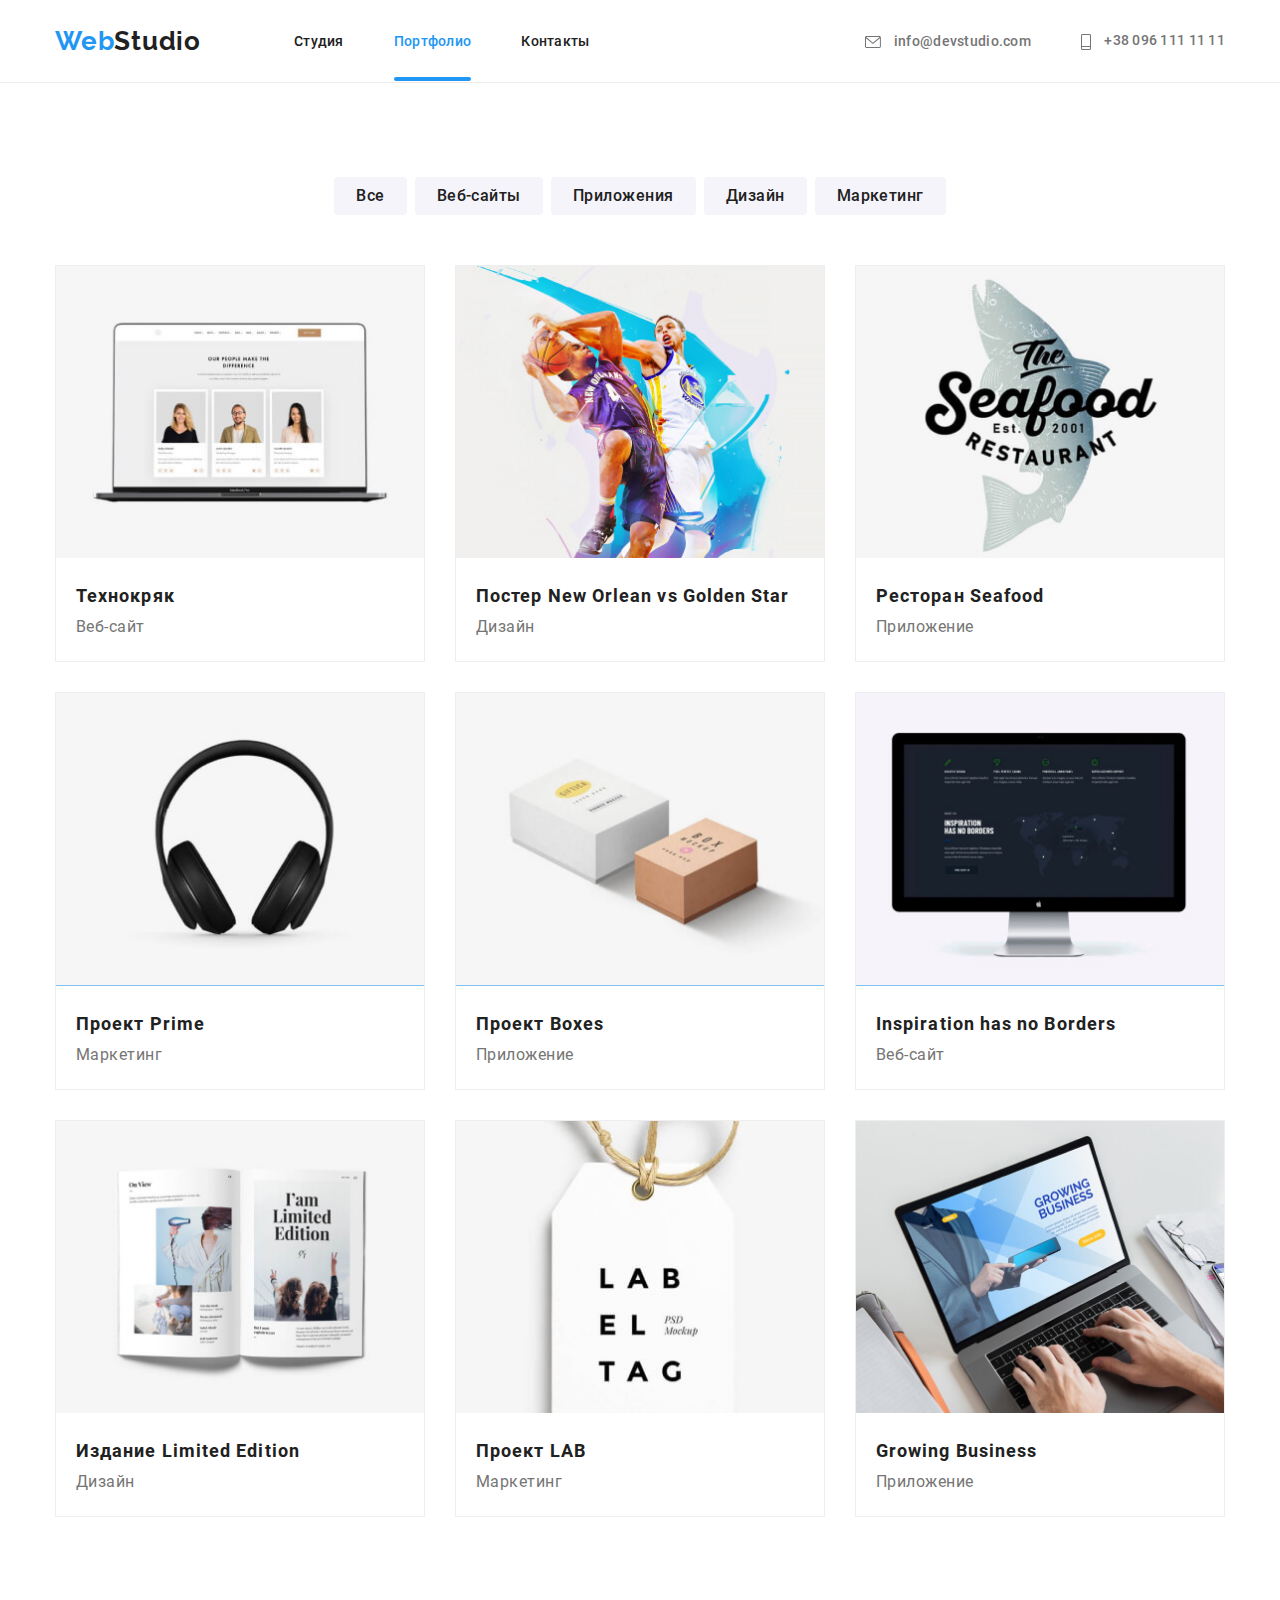
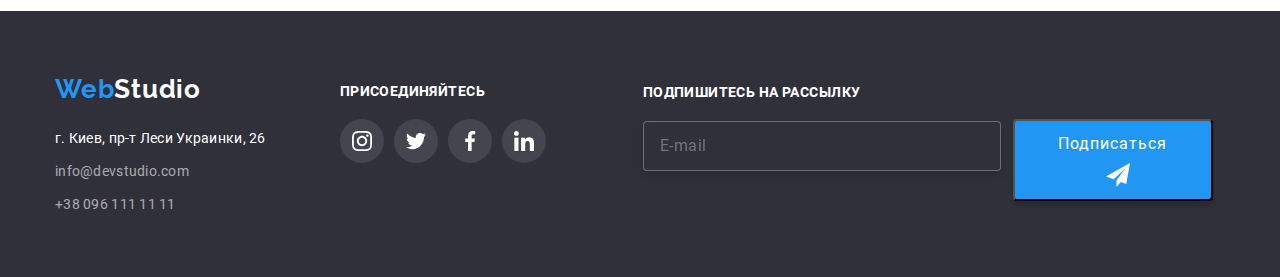
==== portfolio.html @ e6c3e678 "Create portfolio.html" ====
<!DOCTYPE html>
<html lang="ru">
<head>
    
    <meta charset="UTF-8">
    <meta name="viewport" content="width=device-width, initial-scale=1.0">
    <title>Portfolio</title>
    <link rel="stylesheet" type="text/css" href="css/normalize.css"/>
    <link rel="stylesheet" href="css/fonts.css">
    <link rel="stylesheet" href="css/styles.css">
  
</head>
<body>
    <header class="header">
        <div class="container header-line">

        <!--navigation-->

        <nav class="site-nav">
    <a class="logo-link" href="./index.html" aria-label="логотип сайта">
    <span class="logo-web">Web</span><span class="logo-s">Studio</span> 
    </a>
   
   <ul class="site-nav-list">

       <li class="site-nav-list-item">
           <a class="site-nav-list-link" href="./index.html"> Студия</a>
       </li>

       <li class="site-nav-list-item">
           <a class="site-nav-list-link is-current" href="./portfolio.html">Портфолио</a>
       </li>

       <li class="site-nav-list-item">
           <a class="site-nav-list-link" href="#">Контакты</a>
       </li>

   </ul>   
        </nav> 

        <!--contacts-top-page-->
        
        <address class="address-top">
           <a class="address-mail" href="mailto:info@devstudio.com">
            <svg class="address-mail-icon">
                <use href="./images/sprite.svg#icon-envelope"> </use>
            </svg> info@devstudio.com
           </a>
           <a class="address-tel" href="tel:+380961111111">
            <svg class="address-tel-icon">
                <use href="./images/sprite.svg#icon-vector"> </use>
            </svg> +38 096 111 11 11
           </a>
       </address>  

    </div>

       </header>


<main>
  
<!--products-->

<section class="products">

    <div class="container"> 

<h1 class="main-title" hidden>Наши продукты</h1>

<!--filters-->

<ul class="filters-list">
    
    <li class="filters-list-item">
        <button class="filters-products-btn" type="button"> Все</button>
    </li>

    <li class="filters-list-item">
        <button class="filters-sites-btn" type="button"> Веб-сайты</button>
    </li>

    <li class="filters-list-item">
        <button class="filters-app-btn" type="button">Приложения</button>
    </li>

    <li class="filters-list-item">
        <button class="filters-design-btn" type="button"> Дизайн</button>
    </li>

    <li class="filters-list-item">
        <button class="filters-marketing-btn" type="button"> Маркетинг</button>
    </li>
</ul>

<!--products-types-->

<ul class="products-types-list">

    <li class="products-types-list-item">

        <a class="products-types-img-link" href="#">
            <div class="prod-img-cont"> 
            <img class="products-types-img" src="./images/tech.jpg" alt="сайт-технокряк" width="370" height="294" />
            <p class="products-over-text">Технокряк это современная площадка распространения коронавируса. Компании используют эту платформу для цифрового шпионажа и атак на защищённые сервера конкурентов.</p>
        </div>    
            <div class="products-card-content">

            <h2 class="products-title">Технокряк</h2>
            <p class="products-types-definition">Веб-сайт</p>
            
            </div>
  
        </a>
    </li>

    <li class="products-types-list-item">

        <a class="products-types-img-link" href="#">
             <div class="prod-img-cont">
            <img class="products-types-img" src="./images/poster.jpg" alt="постер-новый-орлеан" width="370" height="294" />
            <p class="products-over-text">Технокряк это современная площадка распространения коронавируса. Компании используют эту платформу для цифрового шпионажа и атак на защищённые сервера конкурентов.</p>
        </div>
            <div class="products-card-content">

            <h2 class="products-title">Постер <span lang="en"> New Orlean vs Golden Star</span ></h2>
            <p class="products-types-definition">Дизайн</p> 
            
            </div>
        </a>
    </li>

    <li class="products-types-list-item">

        <a class="products-types-img-link" href="#">
               <div class="prod-img-cont"> 
            <img class="products-types-img" src="./images/seafood.jpg" alt="приложение-ресторан" width="370" height="294" />
            <p class="products-over-text">Технокряк это современная площадка распространения коронавируса. Компании используют эту платформу для цифрового шпионажа и атак на защищённые сервера конкурентов.</p>
        </div>
            <div class="products-card-content">

            <h2 class="products-title">Ресторан <span lang="en">Seafood</span></h2>
            <p class="products-types-definition">Приложение</p> 

            </div>
        </a>
    </li>

    <li class="products-types-list-item">

        <a class="products-types-img-link" href="#">
              <div class="prod-img-cont">
            <img class="products-types-img" src="./images/prime.jpg" alt="маркетинг-прайм" width="370" height="294" />
            <p class="products-over-text">Технокряк это современная площадка распространения коронавируса. Компании используют эту платформу для цифрового шпионажа и атак на защищённые сервера конкурентов.</p>
        </div>
            <div class="products-card-content">

            <h2 class="products-title">Проект <span lang="en">Prime</span></h2>
            <p class="products-types-definition">Маркетинг</p> 

            </div>
        </a>
    </li>

    <li class="products-types-list-item">

        <a class="products-types-img-link" href="#">
               <div class="prod-img-cont">
            <img class="products-types-img" src="./images/boxes.jpg" alt="приложение-бокс" width="370" height="294" />
            <p class="products-over-text">Технокряк это современная площадка распространения коронавируса. Компании используют эту платформу для цифрового шпионажа и атак на защищённые сервера конкурентов.</p>
        </div>
            <div class="products-card-content">

            <h2 class="products-title">Проект <span lang="en">Boxes</span></h2>
            <p class="products-types-definition">Приложение</p> 

            </div>
        </a>
    </li>

    <li class="products-types-list-item">

        <a class="products-types-img-link" href="#">
               <div class="prod-img-cont">
            <img class="products-types-img" src="./images/inspiration.jpg" alt="сайт-вдохновение-без-границ" width="370" height="294" />
            <p class="products-over-text">Технокряк это современная площадка распространения коронавируса. Компании используют эту платформу для цифрового шпионажа и атак на защищённые сервера конкурентов.</p>
        </div>
            <div class="products-card-content">

            <h2 class="products-title" lang="en">Inspiration has no Borders </h2>
            <p class="products-types-definition">Веб-сайт</p> 

            </div>
        </a>
    </li>

    <li class="products-types-list-item">

        <a class="products-types-img-link" href="#">
              <div class="prod-img-cont">
            <img class="products-types-img" src="./images/limited.jpg" alt="дизайн-издание" width="370" height="294" />
            <p class="products-over-text">Технокряк это современная площадка распространения коронавируса. Компании используют эту платформу для цифрового шпионажа и атак на защищённые сервера конкурентов.</p>
        </div>
            <div class="products-card-content">

            <h2 class="products-title">Издание <span lang="en">Limited Edition</span></h2>
            <p class="products-types-definition">Дизайн</p> 

            </div>
        </a>
    </li>

    <li class="products-types-list-item">

        <a class="products-types-img-link" href="#">
              <div class="prod-img-cont">
            <img class="products-types-img" src="./images/l-a-b.jpg" alt="маркетинг-л-а-б" width="370" height="294" />
            <p class="products-over-text">Технокряк это современная площадка распространения коронавируса. Компании используют эту платформу для цифрового шпионажа и атак на защищённые сервера конкурентов.</p>
        </div>
            <div class="products-card-content">

            <h2 class="products-title">Проект <span lang="en">LAB </span></h2>
            <p class="products-types-definition">Маркетинг</p> 

            </div>
        </a>
    </li>

    <li class="products-types-list-item">

        <a class="products-types-img-link" href="#">
               <div class="prod-img-cont">
            <img class="products-types-img" src="./images/business.jpg" alt="приложение-рост-бизнеса" width="370" height="294" />
            <p class="products-over-text">Технокряк это современная площадка распространения коронавируса. Компании используют эту платформу для цифрового шпионажа и атак на защищённые сервера конкурентов.</p>
        </div>
            <div class="products-card-content">

            <h2 class="products-title" lang="en">Growing Business </h2>
            <p class="products-types-definition">Приложение</p> 

            </div>
        </a>
    </li>
       
</ul>   

</div>

</section>

</main> 





<footer class="footer">

    <div class="container"> 

        <div class="footer-info">

       <!--logo-->

       <a class="footer-logo-link" href="./index.html" aria-label="логотип сайта">
           <span class="footer-logo-web">Web</span><span class="footer-logo-s">Studio</span>
      </a>

        <!--contacts-down-page-->
     
       <address class="address">

       <ul class="contacts-list">
           
       <li class="contacts-list-item">
           <a class="contacts-list-link-address" href="https://goo.gl/maps/fECj5E4mMDFayc1R9" target="_blank">г. Киев, пр-т Леси Украинки, 26
           </a>
       </li>

       <li class="contacts-list-item">
           <a class="contacts-list-link-mail" href="mailto:info@devstudio.com">info@devstudio.com</a>
        </li>

        <li class="contacts-list-item">
            <a class="contacts-list-link-tel" href="tel:+380961111111">+38 096 111 11 11</a>
        </li>    
     </li>    
        </li>    
     </li> 
   
        </li>    

        </div>

       </address>
</li>

<div class="footer-info-soc"> 
    <h3 class="footer-social-title">Присоединяйтесь</h3>

       <ul class="footer-social-list">
      

        <li class="footer-social-list-item">
            <a class="footer-social-list-link" href="">
                 <svg class="footer-social-list-icon">
                <use href="./images/sprite.svg#icon-instagram"> </use>
            </svg> 
                
            </a>
        </li>

        <li class="footer-social-list-item">
            <a class="footer-social-list-link" href="">
            <svg class="footer-social-list-icon">
                <use href="./images/sprite.svg#icon-twitter"> </use>
            </svg>  
            </a>
        </li>

        <li class="footer-social-list-item">
            <a class="footer-social-list-link" href="">
                 <svg class="footer-social-list-icon">
                <use href="./images/sprite.svg#icon-facebook"> </use>
            </svg> 
                
            </a>
        </li>

        <li class="footer-social-list-item">
            <a class="footer-social-list-link" href="">
                 <svg class="footer-social-list-icon">
                <use href="./images/sprite.svg#icon-linkedin"> </use>
            </svg>  

            </a>
        </li>

    </li>

    </div>

    <div class="footer-form-container">
       
        <form class="footer-form" autocomplete="off">

            <div class="form-group">


            <label class="footer-label" for="email">Подпишитесь на рассылку
            
            <input class="footer-input"
            type="email" name="email" placeholder="E-mail">
            <button class="footer-form-btn" type="submit"> 
                Подписаться
            
               <svg class="icon-send">
                   <use href="./images/sprite_.svg#icon-send"> </use>
               </svg>   
            </button> 
        </label>
    

    </div>

        </form>



    </div>


   </div>
  

       </footer>      

</body>
</html>
---- css/fonts.css ----
@font-face {
    font-family: "Raleway"; 
    font-style: normal;
    font-weight: 700;
    font-display: swap;
    src:  url("../fonts/Raleway-Bold.woff") format("woff");}

@font-face {
    font-family: "Roboto"; 
    font-style: normal;
    font-weight: 700;
    font-display: swap; 
    src: url("../fonts/Roboto-Bold.woff") format("woff");}

@font-face {
    font-family: "Roboto";  
    font-style: normal;
    font-weight: 400;
    text-align: center;
    font-display: swap;
    src: url("../fonts/Roboto-Regular\ \(1\).woff") format("woff");}

@font-face {
    font-family: "Roboto"; 
    font-style: normal;
    font-weight: 500;
    font-display: swap;
    src: url("../fonts/Roboto-Medium.woff") format("woff");} 

  @font-face {
    font-family: "Roboto"; 
    font-style: normal;
    font-weight: 900;
    font-display: swap;
    src: url("../fonts/Roboto-Black.woff") format("woff");}
---- css/styles.css ----
:root {
--main-color:  #212121;
--accent-color: #2196F3;
--card-set-gap: 30px;
}


.visually-hidden {
    position: absolute !important;
    clip: rect(1px 1px 1px 1px);
    
    clip: rect(1px, 1px, 1px, 1px);
    padding: 0 !important;
    border: 0 !important;
    height: 1px !important;
    width: 1px !important;
    overflow: hidden;
}

body {
    color: var(--main-color);
  }
  
  .address, .contacts {
    font-style: normal;
  }
  html {
    box-sizing: border-box;
  }
  *, 
  *::before, 
  *::after {
    box-sizing: inherit;
    margin: 0;
    padding: 0;
  }
  h1,
  h2,
  h3,
  h4,
  h5,
  h6,
  p {
    margin: 0;
  }
  
  img {
    display: block;
    max-width: 100%;
    height: auto;
  }

  .container {
    width: 1200px;
    padding-left: 15px;
    padding-right: 15px;
  
    margin-left: auto;
    margin-right: auto;
  }
  
                        
                             /*=======navigation=======*/
.header{
    align-items: center;
    display: flex;
    border-bottom: 1px solid #ECECEC; 
}

.header-line {
    display: flex;
}


.site-nav{
    display: flex;
}

.site-nav-list{
    display: flex;
    align-items: center;

    padding: 0;
    margin: 0;
    list-style-type: none;
}

.site-nav-list-item{
    margin-right: 50px;
}
.site-nav-list-item:last-child{
    margin-right: 0;
}

.site-nav-list-item{
    align-items: center;
    list-style-type: none;}

.site-nav-list-link {
    font-family:"Roboto";
    font-weight: 500;
    font-size: 14px;
    line-height: 1.142;
    letter-spacing: 0.02em;
    color: #212121;
    text-decoration:none;
    transition: 250ms cubic-bezier(0.4, 0, 0.2, 1); 

    position: relative;

    display: block;
    padding-top: 32px;
    padding-bottom: 32px;
}
    
.is-current::before {
    content: '';
    font-size: 40px;
    border-radius: 2px;
    background-color: #2196F3;
    height: 4px;
    width: 100%;
    position: absolute;
    top: 76px;
    left: 0;
    display: inline-block;
}

.site-nav-list-link.is-current{
    color: var(--accent-color);
    text-decoration:none;
}    

.site-nav-list-link:hover:before,
.site-nav-list-link:focus:before{

content: '';
font-size: 40px;
border-radius: 2px;
background-color: #2196F3;
height: 4px;
width: 100%;
position: absolute;
top: 76px;
left: 0;
display: inline-block;

}

.site-nav-list-link:hover,
.site-nav-list-link:focus{
    color: var(--accent-color);
}


.logo-web{
    font-family: "Raleway";
    font-weight: 700;
    font-size: 26px;
    line-height: 1.385;
    letter-spacing: 0.03em;
    color: #2196F3;}
.logo-s{
    font-family: "Raleway";
    font-weight: 700;
    font-size: 26px;
    line-height: 1.385;
    letter-spacing: 0.03em;
    color:var(--main-color);

    margin-right: 93px;
}

.logo-link { 
    display: block;
    padding-top: 23px;
    padding-bottom: 23px;

    font-family: "Raleway";
    font-weight: 700;
    font-size: 26px;
    line-height: 1.385;
    letter-spacing: 0.03em;
    text-decoration:none;
    transition: 250ms cubic-bezier(0.4, 0, 0.2, 1);
}

.logo-link:hover,
.logo-link:focus  
{
color: var(--accent-color);
}

                             /*=======contacts-top-page=======*/
 .address-top{
     display: flex;
     align-items: center;
     justify-content: flex-end;
     margin-left: auto;
     text-decoration:none;
     font-style: normal;
    
 }

 .address-mail, .address-tel {
    display: inline-block;
    padding-top: 32px;
    padding-bottom: 32px;
    align-items: center;
    text-align: center;
    vertical-align: middle;

    font-family:"Roboto";
    font-weight: 500;
    font-size: 14px;
    line-height: 1.142;
    letter-spacing: 0.02em;
    color: #757575;   
    text-decoration:none;
    transition: 250ms cubic-bezier(0.4, 0, 0.2, 1);
    
}

.address-mail{
    margin-right: 50px;    
}
 
.address-mail-icon{
    margin: 0;
    padding: 0;
    width: 16px;
    height: 12px;
    fill:#757575;
    margin-right: 10px;

    vertical-align: middle;
    
}

.address-tel-icon{
    margin: 0;
    padding: 0;
    width: 10px;
    height: 16px;
    fill:#757575;
    margin-right: 10px;

    vertical-align: middle;
}

.address-mail:hover .address-mail-icon, 
 .address-mail:focus .address-mail-icon,
 .address-tel:hover .address-tel-icon,
 .address-tel:focus .address-tel-icon{
     fill: #2196F3;
 }

 .address-mail:hover, 
 .address-mail:focus,
 .address-tel:hover,
 .address-tel:focus{
color: #2196F3;
 }

                             /*=======contacts-down-page=======*/

.footer{
    
    background: #2F303A;
    margin: 0;
    padding: 0;
    padding-bottom: 60px;
    padding-top: 60px;
    display: flex;    
}  


.footer-info, .footer-info-soc{
    margin: 0;
    padding: 0;
    display: inline-block; 
    margin-right: 70px;

    vertical-align: top;
}
.footer-info-soc{
    margin-right: 93px;
    margin-top: 12px;
}

.footer-form-container{
    margin: 0;
    padding: 0;
    margin-top: 12px;
    width: 570px;
    display: inline-block;

}


.footer-label{
position: absolute;
font-family: Roboto;
font-style: normal;
font-weight: bold;
font-size: 14px;
line-height: 1.14;
letter-spacing: 0.03em;
text-transform: uppercase;

color: #FFFFFF;
}

.form-group{
position: relative;
}

.footer-input{
margin-top: 20px;

height: 50px;
width: 358px;
padding-left: 16px;

position: relative;

vertical-align: middle;

border: 1px solid rgba(255, 255, 255, 0.3);
box-sizing: border-box;
filter: drop-shadow(0px 4px 4px rgba(0, 0, 0, 0.15));
border-radius: 4px;

background-color: #2F303A;

font-family: Roboto;
font-style: normal;
font-weight: normal;
font-size: 16px;
line-height: 1.25px;


align-items: center;
letter-spacing: 0.03em;

color: rgba(255, 255, 255, 0.6)
}

.footer-form-btn{
padding: 0;
margin: 0;
position: absolute;
margin-left: 12px;
left: 100%;
top: 34px;    
display: inline-block;    

vertical-align: middle;

min-width: 200px;

padding-top: 8px;
padding-bottom: 10px;
padding-left: 28px;
padding-right: 28px;
background-color:  #2196F3;

font-family: Roboto;
font-style: normal;
font-size: 16px;
line-height: 1.88;
letter-spacing: 0.06em;
    
color: #FFFFFF;

box-shadow: 0px 4px 4px rgba(0, 0, 0, 0.15);
border-radius: 4px;
}

.icon-send{
    margin: 0;
    padding: 0;
    width: 24px;
    height: 24px;

    fill: #FFFFFF;

    margin-left: 10px;

    vertical-align: middle;
}

.footer-input{
    display: block;
   
}

.address{
    display: block;   
    margin-right: auto;
    
    margin-top: 0px;
}

 .footer-logo-web{
    margin: 0;
    padding: 0;

    font-family: "Raleway";
    font-weight: 700;
    font-size: 26px;
    line-height: 1.385;
    letter-spacing: 0.03em;
    color: #2196F3;
}

.footer-logo-s{
    margin: 0;
    padding: 0;

    font-family: "Raleway";
    font-weight: 700;
    font-size: 26px;
    line-height: 1.385;
    letter-spacing: 0.03em;
    color: #FFFFFF;
}
                            
.footer-logo-link { 
    font-family: "Raleway";
    font-weight: 700;
    font-size: 26px;
    line-height: 1.385;
    letter-spacing: 0.03em;
    text-decoration:none;

    margin-bottom: 20px;
    padding: 0;

    display: block;
    transition: 250ms cubic-bezier(0.4, 0, 0.2, 1);
}
                            
.footer-logo-link:hover,
.footer-logo-link:focus {
    color: var(--accent-color);
}

.contacts-list{
    padding: 0;
    margin: 0;
    list-style-type: none;
}
                            
.contacts-list-link-mail,.contacts-list-link-tel {
    font-family: "Roboto";
    font-weight: 400;
    font-size: 14px;
    line-height: 1.714;
    letter-spacing: 0.02em;
    text-decoration:none;
    color:rgba(255, 255, 255, 0.6); 
    
    display: block;
    margin-top: 9px;
    margin-bottom: 0;
    transition: 250ms cubic-bezier(0.4, 0, 0.2, 1);
}
 .contacts-list-link-address{
    font-family: "Roboto";
    font-weight: 400;
    font-size: 14px;
    line-height: 1.714;
    letter-spacing: 0.02em;
    text-decoration:none;
    color:#FFFFFF; 
    
    display: block;
    margin: 0;
    padding: 0;
    transition: 250ms cubic-bezier(0.4, 0, 0.2, 1);
}
.contacts-list-link-mail:focus,
.contacts-list-link-mail:hover, 
.contacts-list-link-tel:focus,
.contacts-list-link-tel:hover,
.contacts-list-link-address:hover,
.contacts-list-link-address:focus{
    color: var(--accent-color);
}                             

.footer-social-title{
margin: 0;
padding: 0;

font-family: Roboto;
font-weight: 700;
font-size: 14px;
line-height: 1.143;
letter-spacing: 0.03em;
text-align: left;
text-transform: uppercase;
color: #FFFFFF;

margin-bottom: 20px;
}

.footer-social-list{
    padding: 0;
    margin: 0;
    display: flex;
    justify-content: center;
    margin-left: auto;
    margin-right: auto; 
}

.footer-social-list-item{
    display: flex;
    align-items: center;
}

.footer-social-list-item:not(:last-child) {
    margin-right: 10px;
}

.footer-social-list-link{
    display: flex;
    justify-content: center;
    align-items: center;

    width: 44px;
    height: 44px;

    border-radius: 50%;

    background-color:rgba(255, 255, 255, 0.1);
    transition: 250ms cubic-bezier(0.4, 0, 0.2, 1);  
}

.footer-social-list-icon{
    width: 20px;
    height: 20px;
    fill: #fff; 
}

.footer-social-list-link:hover, 
.footer-social-list-link:focus{
    background-color: #2196F3;
}

.footer-social-list-link:hover .footer-social-list-icon,
 .footer-social-list-link:focus .footer-social-list-icon {
    fill: #fff;    
}




                               /*=======PORTFOLIO=======*/

.products{
    margin: 0;
    padding-top: 94px;
    padding-bottom: 94px;
    

}

.filters-list{
    padding: 0;
    margin-bottom: 50px;

    list-style-type: none;
    
    display: flex;
    text-align: center;
    justify-content: center;
    align-items: center;
}

.filters-products-btn,.filters-sites-btn,
.filters-app-btn,.filters-design-btn,
.filters-marketing-btn{
    font-family: "Roboto";
    font-weight: 500;
    font-size: 16px;
    line-height: 1.625;
    letter-spacing: 0.03em;
    border-radius: 4px;
    color: var(--main-color);
    background-color: #F5F4FA;
    border: #F5F4FA;
   

    padding-top: 6px;
    padding-bottom: 6px;
    padding-right: 22px;
    padding-left: 22px;
    transition: 250ms cubic-bezier(0.4, 0, 0.2, 1);
}

.filters-products-btn,.filters-sites-btn,
.filters-app-btn,.filters-design-btn{
    margin-right: 8px;
}
.filters-marketing-btn{
    margin-right: 0;
}

.filters-products-btn:focus,.filters-products-btn:hover,
.filters-sites-btn:focus,.filters-sites-btn:hover,
.filters-app-btn:focus, .filters-app-btn:hover,
.filters-design-btn:focus,.filters-design-btn:hover,
.filters-marketing-btn:focus, .filters-marketing-btn:hover{
    color: #FFFFFF;
    background-color: #2196F3;
    box-shadow: 0px 3px 1px rgba(0, 0, 0, 0.1), 0px 1px 2px rgba(0, 0, 0, 0.08), 0px 2px 2px rgba(0, 0, 0, 0.12);
    border-radius: 4px;
}




                             /*=======products-types=======*/
 .products-types-img-link{
    text-decoration:none;
    display: inline-block;
    transition: 250ms cubic-bezier(0.4, 0, 0.2, 1);
 }
 .products-title{
    padding: 0;
    margin: 0;

    font-family: "Roboto";
    font-weight: 700;
    font-size: 18px;
    line-height: 2;
    letter-spacing: 0.06em;
    color: var(--main-color);
 }           
 
 .products-types-definition{
    font-family: Roboto;
    font-weight: 400;
    font-size: 16px;
    line-height: 1.185;
    letter-spacing: 0.03em;
    color: #757575;

    margin-top: 4px;
 }
 
 .products-types-list{
    padding: 0;
    margin: 0;

    margin-left: calc(-1 * var(--card-set-gap));
    margin-top: calc(-1 * var(--card-set-gap));

    list-style-type: none;

    display: flex;
    flex-wrap: wrap;
}

.products-types-list-item{
    flex-basis: calc(100% / 3 - var(--card-set-gap));
    margin-left: var(--card-set-gap);
    margin-top: var(--card-set-gap);

    border: 1px solid #EEEEEE;}

.products-card-content{
    padding: 20px 24px 24px 20px;
}


 .products-types-img-link:hover {
    transform: translateY(0%); 
    border: 1px solid #EEEEEE;
    box-sizing: border-box;
    box-shadow: 0px 1px 1px rgba(0, 0, 0, 0.12), 
    0px 4px 4px rgba(0, 0, 0, 0.06),
    1px 4px 6px rgba(0, 0, 0, 0.16);
}

.products-types-img-link:focus{
    transform: translateY(0%);
    box-shadow: 0px 1px 1px rgba(0, 0, 0, 0.12), 
    0px 4px 4px rgba(0, 0, 0, 0.06),
    1px 4px 6px rgba(0, 0, 0, 0.16);
}

.prod-img-cont{
position: relative;
overflow: hidden;
}

.products-over-text{
    background: rgba(33, 150, 243, 0.9);
    padding: 63px 24px;
    font-family: 'Roboto';
    font-style: normal;
    font-weight: 400;
    font-size: 18px;
    line-height: 1.555;
    letter-spacing: 0.03em;
    color: #FFFFFF;
    
    position: absolute;
    top: 0;
    left: 0;
    height: 100%;
    transform: translateY(100%);
    transition: 250ms cubic-bezier(0.4, 0, 0.2, 1);
 

}

.products-types-img-link:hover .products-over-text,.products-types-img-link:focus .products-over-text {
    transform: translateY(0%);
    
}


                         /*=======MAIN-PAGE=======*/


                         /*=======to-order=======*/

.slogan{
margin-top: 0;
padding-top: 200px;
text-align: center;

    background-image: linear-gradient(
        rgba(47, 48, 58, 0.4),
        rgba(47, 48, 58, 0.4)),
          url(../images/фон/background-slogan.jpg);
    background-repeat: no-repeat;
    background-size: cover;
    background-position: center;
    width: 1600px;
    margin-left: auto;
    margin-right: auto;
    
}

.slogan-title{
font-family: Roboto;
font-weight: 900;
font-size: 44px;
line-height: 1.364;
letter-spacing: 0.06em;
text-align: center;
text-transform: uppercase;
color: #FFFFFF;

margin-bottom: 30px;

}
.slogan-btn-order{
padding-top: 10px;
padding-bottom: 10px;
padding-right: 32px;
padding-left: 32px;
margin-bottom: 200px;



font-family: Roboto;
font-weight: 900;
font-size: 16px;
line-height: 1.875;
display: inline-block;
align-items: center;
text-align: center;
letter-spacing: 0.06em;
color: #FFFFFF;

background: #2196F3;
box-shadow: 0px 4px 4px rgba(0, 0, 0, 0.15);
border-radius: 4px;}

.modal{
    display: block;

    position: absolute;
    top: 50%;
    left: 50%;
    transform: translate(-50%, -50%);
    width: 528px;
    min-height: 581px;
    background-color: #FFFFFF;
    margin: 0 auto;
    box-shadow: 0 1px 3px rgba(0, 0, 0, 0.12), 0 1px 1px rgba(0, 0, 0, 0.14), 0 2px 1px rgba(0, 0, 0, 0.2);
    border-radius: 4px;
}

.is-hidden{
    opacity: 0;
    visibility: hidden;
    pointer-events: none;
    transition: 250ms cubic-bezier(0.4, 0, 0.2, 1);
}

.slogan-btn-order-close{ 
    width: 30px;
    height: 30px; 
    display: flex;
    justify-content: center;
    align-items: center;
    position: absolute;
    top: 8px;
    right: 8px;

    background-color: #FFFFFF;
    border: 1px solid rgba(0, 0, 0, 0.1);
    border-radius: 50%;
    cursor: pointer;
}  

.close-window{
    width: 18px;
    height: 18px;
}
.slogan-btn-order-close:hover .close-window,
.slogan-btn-order-close:focus .close-window{
    width: 18px;
    height: 18px;
    fill: #2196F3;  
}

.modal {
    position: absolute;
    top: 50%;
    left: 50%;
    transform: translate(-50%, -50%) scale(1);
    
    background-color: #fff;

    padding-left: 40px;
    padding-right: 40px;
    padding-top: 52px;
    padding-bottom: 0px;

    transition: transform 500ms linear 500ms;
}

.modal-text{
font-family: Roboto;
font-style: normal;
font-weight: bold;
font-size: 20px;
line-height: 23px;
text-align: center;
letter-spacing: 0.03em;

color: #212121;

margin-bottom: 12px;
}

.modal__form {
    display: block;
    flex-direction: column;
}
  
  .modal__form-field {
display: block;
margin-bottom: 10px;

text-align: left;

font-family: Roboto;
font-style: normal;
font-weight: normal;
font-size: 12px;
line-height: 1.17;
letter-spacing: 0.01em;

color: #757575;
}

.modal__form-field-comment{
display: block;
margin-bottom: 20px;

text-align: left;

font-family: Roboto;
font-style: normal;
font-weight: normal;
font-size: 12px;
line-height: 1.17;
letter-spacing: 0.01em;
    
color: #757575;
}

  .modal__form-input-wrapper {
    position: relative;
    display: block;
    margin-top: 4px;
  }
  
  .modal__form-input {
    width: 100%;
    height: 40px;
    border: 1px solid rgba(33, 33, 33, 0.2);
    border-radius: 4px;
    padding-left: 42px;
    transition: border-color 250ms linear;
    
  }
  
  .modal__form-input:focus {
    outline: none;
    border-color: var(--accent-color);
  }
  
  .modal__form-input:focus + .modal__form-icon {
    fill: #2196F3;
  }
  
  .modal__form-icon {
    position: absolute;
    top: 50%;
    left: 12px;
    transform: translateY(-50%);
    display: block;
    width: 18px;
    height: 18px;
   
    transition: background-color 250ms linear;
  }

  .modal-icon{
    width: 18px;
    height: 18px;
}

.modal-icon:focus, .modal-icon:hover{
    fill: #2196F3;
}

  .modal__form-message {
    width: 100%;
    height: 120px;
    border: 1px solid rgba(33, 33, 33, 0.2);
    border-radius: 4px;
    padding: 12px 16px;
    margin-top: 4px;
    resize: none;
    transition: border-color 250ms linear;
  }
  
  .modal__form-message:focus {
    outline: none;
    border-color: var(--accent-color);
  }
  
  
  .modal__form-policy-text {
      margin-top: 20px;
    margin-bottom: 30px;
  }

  .modal__form-policy-text::before {
    display: inline-block;
    width: 16px;
    height: 16px;
    outline: 1px solid #000;
    content: "";
    margin-right: 10px;
  }
  
  .modal__form-policy:checked + .modal__form-policy-text::before {
    background-color:#2196F3;
    outline: 1px solid #2196F3;
    border: 1px solid #2196F3;
    background-image: url("../sprite_/check.svg");
  } 
 
  .modal__form-btn {
    padding-top: 10px;
    padding-bottom: 10px;
    padding-right: 56px;
    padding-left: 56px;
    margin-top: 30px;
    
    font-family: Roboto;
    font-weight: 700;
    font-size: 16px;
    line-height: 1.875;
    display: inline-block;
    align-items: center;
    text-align: center;
    letter-spacing: 0.06em;
    color: #FFFFFF;
    
    background: #2196F3;
    box-shadow: 0px 4px 4px rgba(0, 0, 0, 0.15);
    border-radius: 4px;
    border:  #2196F3;
  }
  
  .modal__form-btn:hover,
  .modal__form-btn:focus {
    background-color: var(--accent-color);
    color: #fff;
  }
  


                             /*=======advantages=======*/

.advantages-list {
    padding: 0;
    margin: 0;
    list-style-type: none;

    display: flex;
    flex-wrap: wrap; 
}

.advantages-list-title{
    margin-bottom: 10px;
}

.advantages-section{
    padding-top: 94px;
}

.advantages-list-item{
flex-basis: calc(100%/4-30px);
margin-left: 30px;
width: 270px;
}

.advantages-list-item:first-child{
    margin-left: 0px;  
}

.advantages-list-title{
font-family: Roboto;
font-weight: 700;
font-size: 14px;
line-height: 1.143;
letter-spacing: 0.03em;
text-transform: uppercase;
color: #212121;}

.advantages-description{
font-family: Roboto;
font-weight: 400;
font-size: 14px;
line-height: 1.714;
letter-spacing: 0.03em;
color: #757575;
}

.advantages-icon{
    display: flex;
    justify-content: center;
    align-items: center;

    width: 270px;
    height: 120px;

    background: #F5F4FA;
    border-radius: 4px;
    margin-bottom: 30px;
}

.advantages-list-icon{
    width: 70px;
    height: 70px;
    
}

                              /*=======activity=======*/
.activity-section{
    padding-top: 94px;
    padding-bottom: 94px;
}
.activity-title{
margin-bottom: 50px;

font-family: Roboto;
font-weight: 700;
font-size: 36px;
line-height: 1.167;
text-align: center;
letter-spacing: 0.03em;
color: #212121;
}

.activity-list {
    padding: 0;
    margin: 0;
    list-style-type: none;

    display: flex;
    flex-wrap: wrap;

    margin-left: -30px;
}

.activity-list-item{
flex-basis: calc(100%/3-30px);
margin-left: 30px;
}

.activity-list-container{
    position: relative;
}

.activity-list-description{
    font-family: 'Roboto', sans-serif;
    font-style: normal;
    font-weight: 700;
    font-size: 14px;
    line-height: 1.143;
    text-align: center;
    letter-spacing: 0.03em;
    text-transform: uppercase;
    color: #FFFFFF;
    background: rgba(47, 48, 58, 0.8);
    padding: 27px 82px;
    width: 100%;
    position: absolute;
    bottom: 0;
    left: 0;
}

                              /*=======team=======*/
.team-section{
    margin-top: 0;
    padding-top: 94px;
    padding-bottom: 94px;

    background-color: #F5F4FA;
}
.team-title{
font-family: Roboto;
font-weight: 700;
font-size: 36px;
line-height: 1.167;
text-align: center;
letter-spacing: 0.03em;
color: #212121;

margin-bottom: 50px;
}
                              
.team-list {
    padding: 0;
    margin: 0;
    list-style-type: none;

    display: flex;
}

.team-list-item{
flex-basis: calc(100%/4-30px);
margin-left: 30px;

background-color: #fff;
box-shadow: 0px 1px 3px rgba(0, 0, 0, 0.12), 0px 1px 1px rgba(0, 0, 0, 0.14), 0px 2px 1px rgba(0, 0, 0, 0.2);
border-radius: 0px 0px 4px 4px;
}

.team-member-name{
    margin-top: 0px;
    margin-left: auto;
    margin-right: auto;
    margin-bottom: 10px;
    padding-top: 30px;

    font-family: Roboto;
    font-weight: 500;
    font-size: 16px;
    line-height: 1.188;
    text-align: center;
    letter-spacing: 0.03em;
    color: #212121;
}   

.team-member-prof{
    margin-top: 0px;
    margin-left: auto;
    margin-right: auto;
    margin-bottom: 16px;

    font-family: Roboto;
    font-weight: 400;
    font-size: 16px;
    line-height: 1.188;
    text-align: center;
    letter-spacing: 0.03em;
    color: #757575;    
}  

.social-list{
    padding: 0;
    margin: 0;
    display: flex;
    justify-content: center;
    margin-left: auto;
    margin-right: auto;
    margin-bottom: 30px;
   
}

.social-list-item{
    display: flex;
    align-items: center;
}

.social-list-item:not(:last-child) {
    margin-right: 10px;
  }

.social-list-link{
    display: flex;
    justify-content: center;
    align-items: center;

    width: 44px;
    height: 44px;

    border-radius: 50%;

    background-color: #ffffff;
    transition: 250ms cubic-bezier(0.4, 0, 0.2, 1);    

}

.social-list-icon{
    width: 20px;
    height: 20px;
    fill: #AFB1B8;
}

.social-list-link:hover, 
.social-list-link:focus{
    background-color: #2196F3;
}

.social-list-link:hover .social-list-icon,
 .social-list-link:focus .social-list-icon {
    fill: #fff;
    
}

.clients{
    margin-top: 0;
    padding-top: 87px;
    padding-bottom: 94px;

    background-color:  #fff;
}

.clients-title{
    font-family: Roboto;
    font-weight: 700;
    font-size: 36px;
    line-height: 1.167;
    text-align: center;
    letter-spacing: 0.03em;
    color: #212121;
   
    margin-bottom: 50px;
}

.clients-list{
    padding: 0;
    margin: 0;

    display: flex;

    list-style-type: none;
    justify-content: center;
    align-items: center;

    margin-left: auto;
    margin-right: auto;

}

.clients-list-icon{
    width: 170px;
    height: 90px;
    fill: #AFB1B8;
    transition: 250ms cubic-bezier(0.4, 0, 0.2, 1); 
}

.clients-list-item{
    display: flex;
    align-items: center;
}

.clients-list-item:not(:last-child) {
    margin-right: 30px;
  }
.clients-list-link{
    display: flex;
    justify-content: center;
    align-items: center;

    width: 170px;
    height: 90px;

    border: 1px solid #AFB1B8;
    box-sizing: border-box;
    border-radius: 4px;

    background-color: #ffffff;
    transition: 250ms cubic-bezier(0.4, 0, 0.2, 1);
}

.clients-list-link:hover .clients-list-icon,
.clients-list-link:focus .clients-list-icon{
    fill: #2196F3;
}
.clients-list-link:hover,.clients-list-link:focus{
border: 1px solid #2196F3;
box-sizing: border-box;
border-radius: 4px;
}
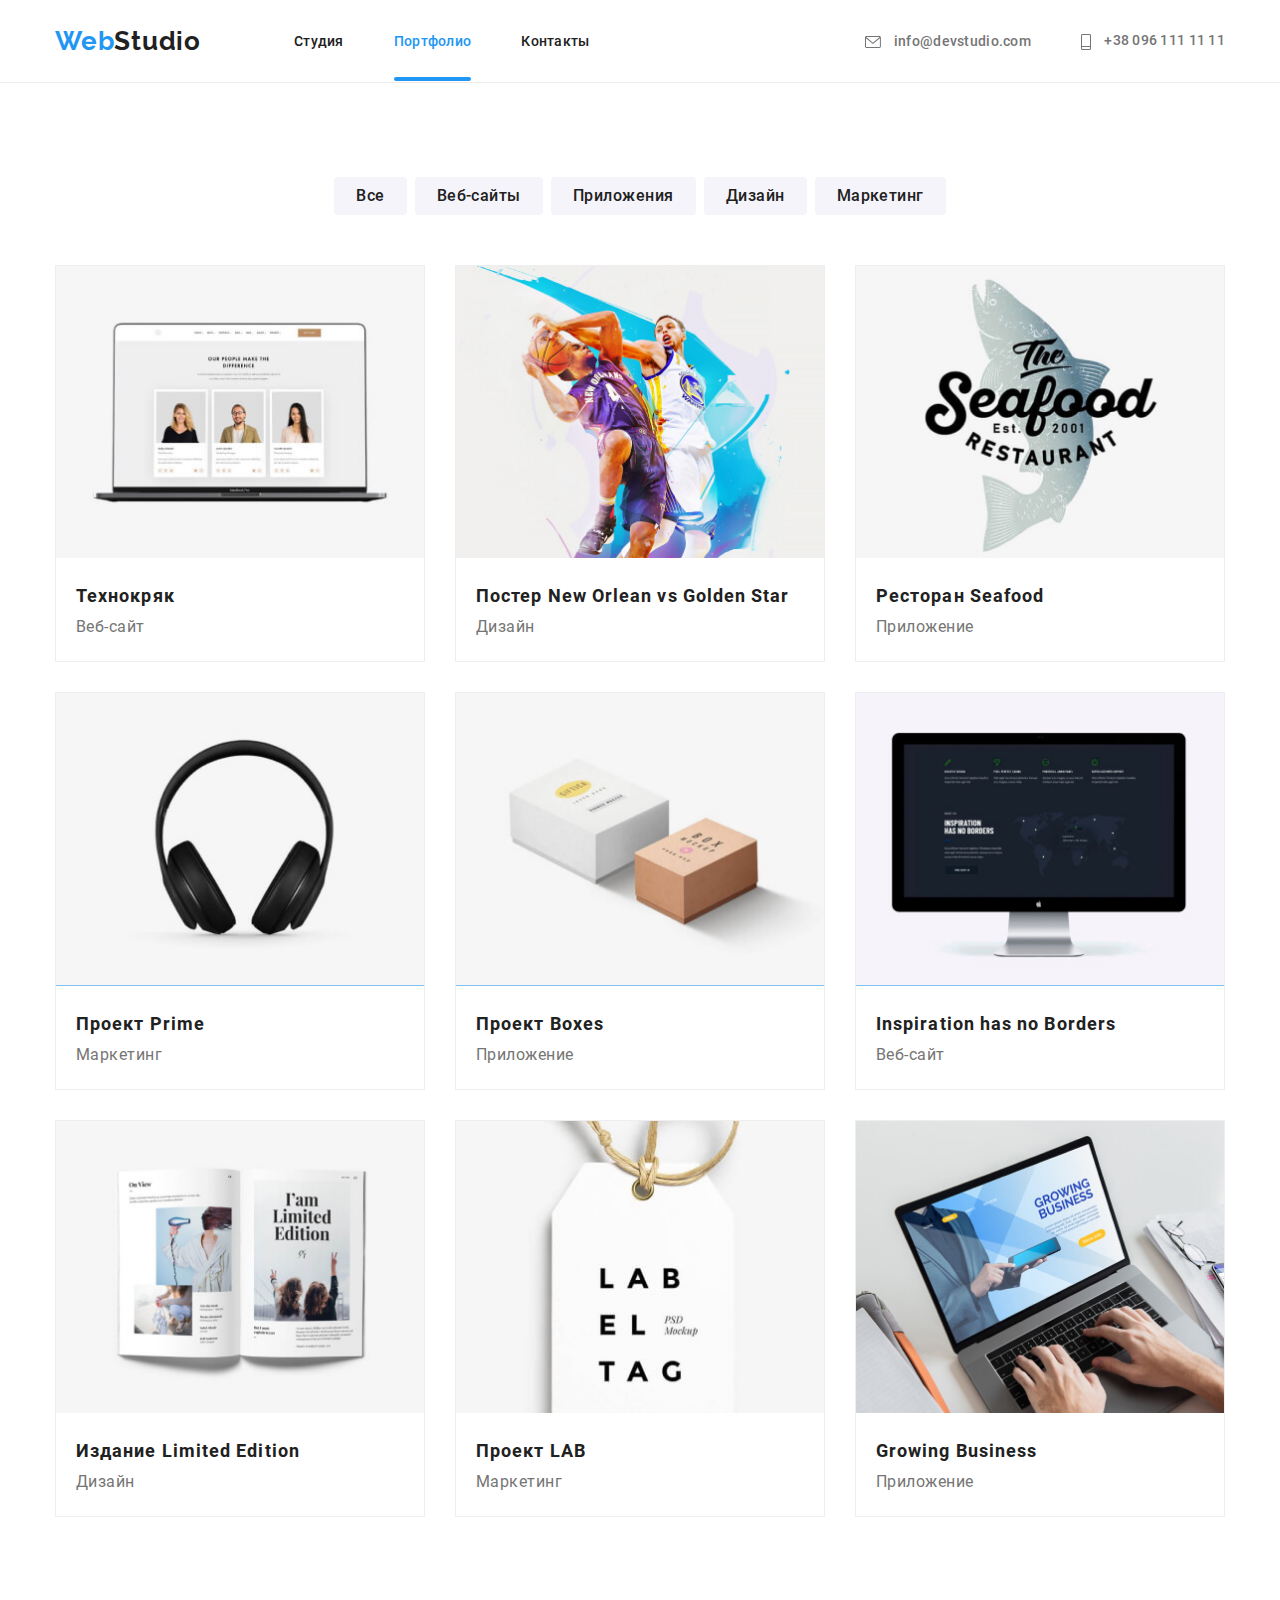
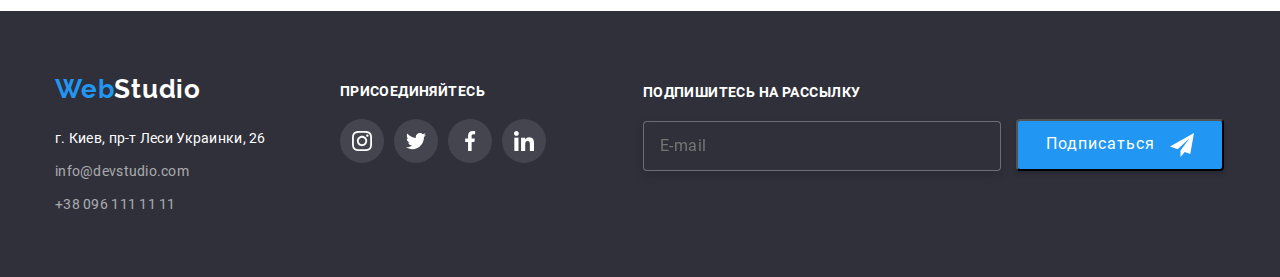
==== commit 427754bb: "Update portfolio.html" ====
--- a/portfolio.html
+++ b/portfolio.html
@@ -351,15 +351,18 @@
             
             <input class="footer-input"
             type="email" name="email" placeholder="E-mail">
-            <button class="footer-form-btn" type="submit"> 
-                Подписаться
-            
-               <svg class="icon-send">
-                   <use href="./images/sprite_.svg#icon-send"> </use>
-               </svg>   
-            </button> 
+
         </label>
-    
+
+        <button class="footer-form-btn" type="submit"> 
+            Подписаться
+        
+           <svg class="icon-send">
+               <use href="./images/sprite_.svg#icon-send"> </use>
+           </svg>   
+        </button> 
+
+
 
     </div>
 
--- a/css/styles.css
+++ b/css/styles.css
@@ -292,7 +292,7 @@
     margin: 0;
     padding: 0;
     margin-top: 12px;
-    width: 570px;
+   
     display: inline-block;
 
 }
@@ -312,7 +312,9 @@
 }
 
 .form-group{
-position: relative;
+box-sizing: border-box;
+position: absolute;
+display: inline-block;
 }
 
 .footer-input{
@@ -346,14 +348,20 @@
 color: rgba(255, 255, 255, 0.6)
 }
 
+.footer-input .footer-form-btn{
+    display: inline;
+}
+
 .footer-form-btn{
+display: inline-block;   
 padding: 0;
 margin: 0;
-position: absolute;
-margin-left: 12px;
-left: 100%;
+position: relative;
+left: 180%;
+
+text-align: center;
+
 top: 34px;    
-display: inline-block;    
 
 vertical-align: middle;
 
@@ -782,21 +790,6 @@
 box-shadow: 0px 4px 4px rgba(0, 0, 0, 0.15);
 border-radius: 4px;}
 
-.modal{
-    display: block;
-
-    position: absolute;
-    top: 50%;
-    left: 50%;
-    transform: translate(-50%, -50%);
-    width: 528px;
-    min-height: 581px;
-    background-color: #FFFFFF;
-    margin: 0 auto;
-    box-shadow: 0 1px 3px rgba(0, 0, 0, 0.12), 0 1px 1px rgba(0, 0, 0, 0.14), 0 2px 1px rgba(0, 0, 0, 0.2);
-    border-radius: 4px;
-}
-
 .is-hidden{
     opacity: 0;
     visibility: hidden;
@@ -818,6 +811,7 @@
     border: 1px solid rgba(0, 0, 0, 0.1);
     border-radius: 50%;
     cursor: pointer;
+    transition: 250ms cubic-bezier(0.4, 0, 0.2, 1); 
 }  
 
 .close-window{
@@ -836,15 +830,20 @@
     top: 50%;
     left: 50%;
     transform: translate(-50%, -50%) scale(1);
-    
+    width: 528px;
+    height: 581px;
+   
     background-color: #fff;
 
     padding-left: 40px;
     padding-right: 40px;
-    padding-top: 52px;
-    padding-bottom: 0px;
-
-    transition: transform 500ms linear 500ms;
+    padding-top: 40px;
+    padding-bottom: 40px;
+
+    transition: 250ms cubic-bezier(0.4, 0, 0.2, 1); 
+
+    box-shadow: 0 1px 3px rgba(0, 0, 0, 0.12), 0 1px 1px rgba(0, 0, 0, 0.14), 0 2px 1px rgba(0, 0, 0, 0.2);
+    border-radius: 4px;
 }
 
 .modal-text{
@@ -884,7 +883,7 @@
 
 .modal__form-field-comment{
 display: block;
-margin-bottom: 20px;
+
 
 text-align: left;
 
@@ -910,7 +909,7 @@
     border: 1px solid rgba(33, 33, 33, 0.2);
     border-radius: 4px;
     padding-left: 42px;
-    transition: border-color 250ms linear;
+    transition: 250ms cubic-bezier(0.4, 0, 0.2, 1); 
     
   }
   
@@ -932,7 +931,7 @@
     width: 18px;
     height: 18px;
    
-    transition: background-color 250ms linear;
+    transition: 50ms cubic-bezier(0.4, 0, 0.2, 1); 
   }
 
   .modal-icon{
@@ -945,14 +944,16 @@
 }
 
   .modal__form-message {
+
     width: 100%;
     height: 120px;
     border: 1px solid rgba(33, 33, 33, 0.2);
     border-radius: 4px;
     padding: 12px 16px;
     margin-top: 4px;
+    margin-bottom: 20px;
     resize: none;
-    transition: border-color 250ms linear;
+    transition: 250ms cubic-bezier(0.4, 0, 0.2, 1); 
   }
   
   .modal__form-message:focus {
@@ -962,24 +963,46 @@
   
   
   .modal__form-policy-text {
-      margin-top: 20px;
+    padding: 0;
+    margin-top: 20px;
     margin-bottom: 30px;
+    color: #757575;
+
+    font-family: Roboto;
+    font-style: normal;
+    font-weight: normal;
+    font-size: 14px;
+    line-height: 1.714;
+    letter-spacing: 0.03em;
+
   }
 
   .modal__form-policy-text::before {
     display: inline-block;
-    width: 16px;
-    height: 16px;
+    width: 14px;
+    height: 14px;
     outline: 1px solid #000;
     content: "";
     margin-right: 10px;
+    
+    font-family: Roboto;
+    font-style: normal;
+    font-weight: normal;
+    font-size: 14px;
+    line-height: 1.714;
+    letter-spacing: 0.03em;
+   
+    color: #757575;
+
   }
   
   .modal__form-policy:checked + .modal__form-policy-text::before {
     background-color:#2196F3;
     outline: 1px solid #2196F3;
     border: 1px solid #2196F3;
-    background-image: url("../sprite_/check.svg");
+    background-position: center;
+    vertical-align: middle;
+    background-image: url("../images/icon_check.svg");
   } 
  
   .modal__form-btn {
@@ -1003,6 +1026,8 @@
     box-shadow: 0px 4px 4px rgba(0, 0, 0, 0.15);
     border-radius: 4px;
     border:  #2196F3;
+
+    transition: 250ms cubic-bezier(0.4, 0, 0.2, 1); 
   }
   
   .modal__form-btn:hover,
@@ -1241,6 +1266,7 @@
     width: 20px;
     height: 20px;
     fill: #AFB1B8;
+    transition: 250ms cubic-bezier(0.4, 0, 0.2, 1); 
 }
 
 .social-list-link:hover, 
